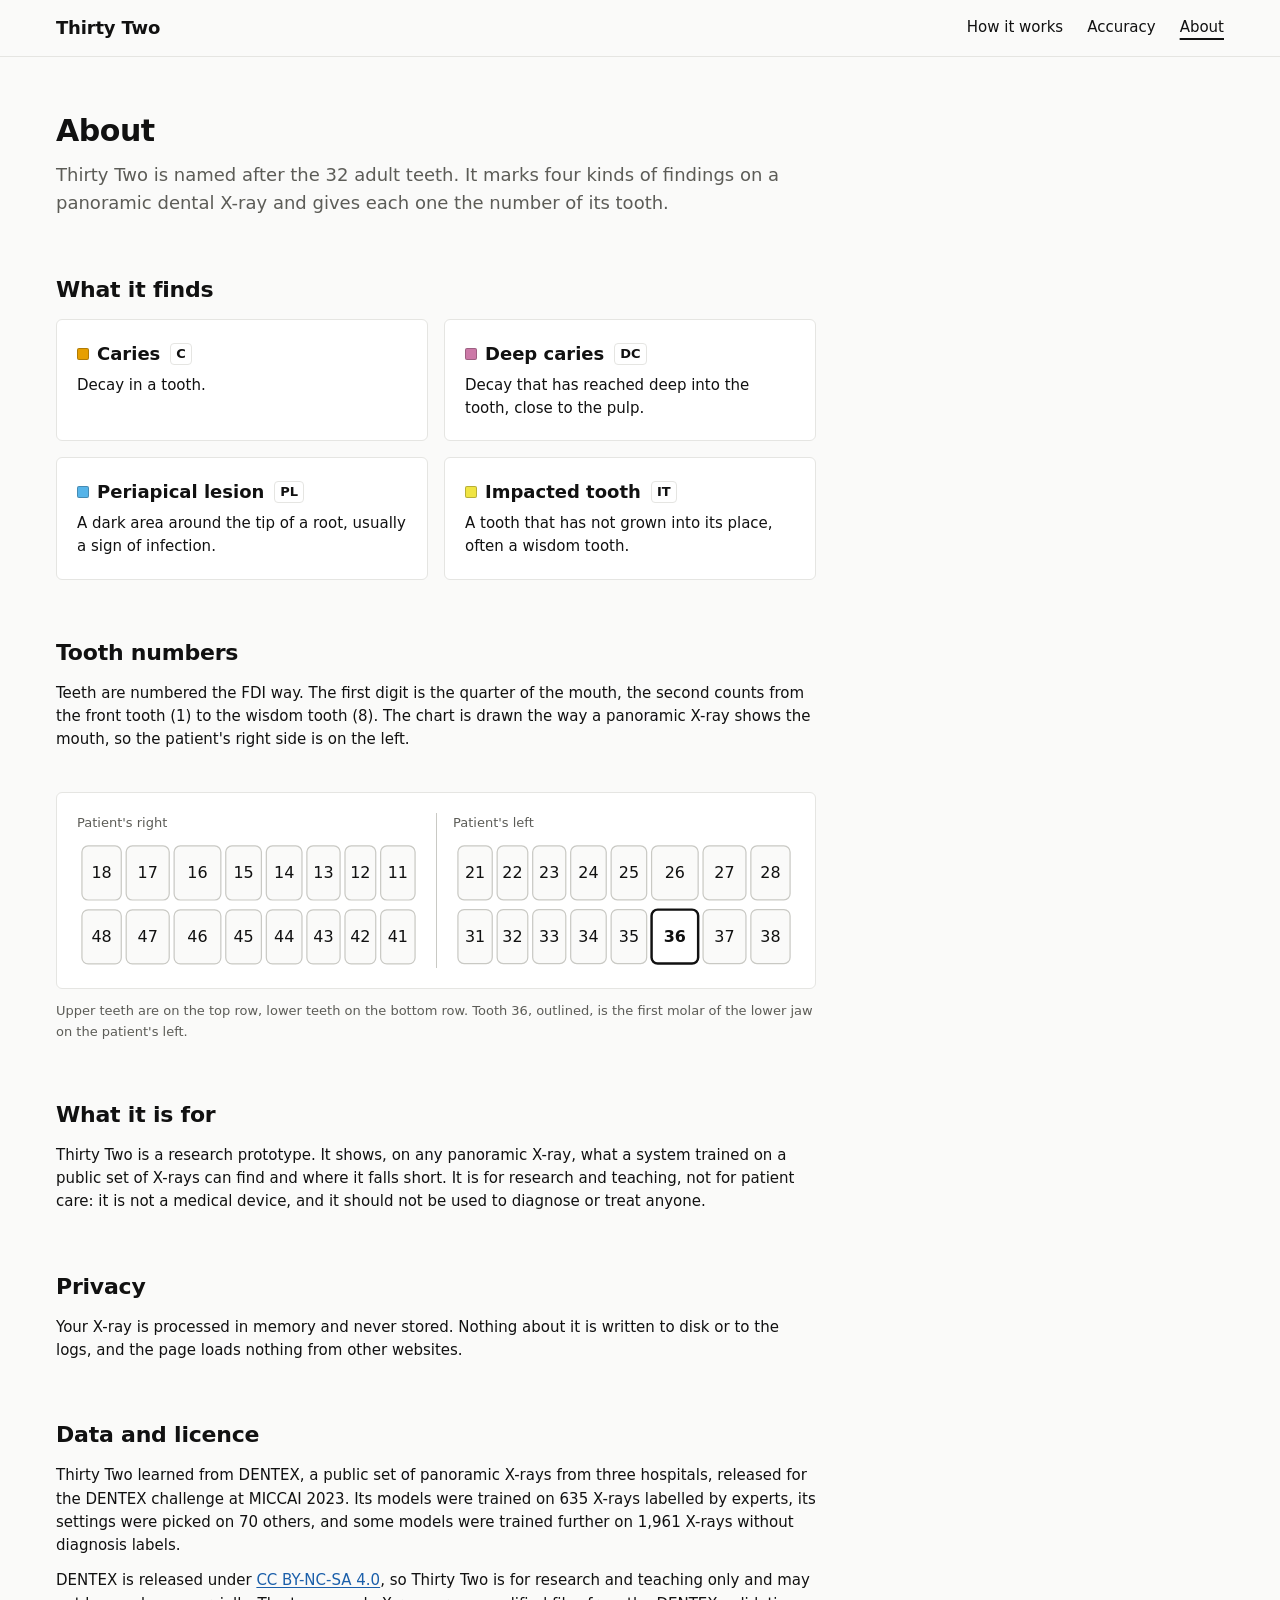
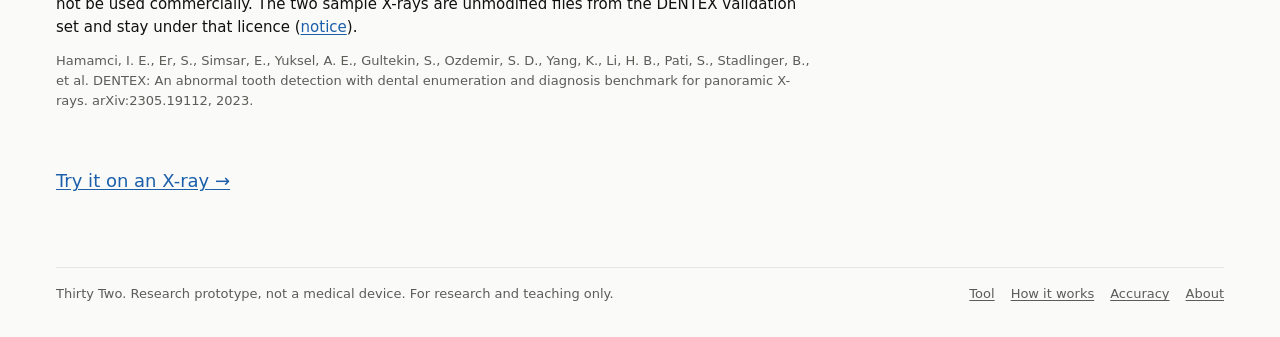
==== thirtytwo/static/about.html @ 12b451ee "Give How it works, Accuracy and About their own pages - /how-it-works, /accuracy and /about are sepa" ====
<!doctype html>
<html lang="en">
<head>
<meta charset="utf-8">
<meta name="viewport" content="width=device-width, initial-scale=1">
<title>About · Thirty Two</title>
<meta name="description" content="What Thirty Two finds on a panoramic X-ray, how teeth are numbered, and the data it learned from.">
<link rel="icon" href="favicon.svg" type="image/svg+xml">
<link rel="stylesheet" href="app.css">
</head>
<body>
<header class="bar">
  <div class="wrap bar-inner">
    <a class="brand" href="/">Thirty Two</a>
    <nav aria-label="Pages">
      <a href="/how-it-works">How it works</a>
      <a href="/accuracy">Accuracy</a>
      <a href="/about" aria-current="page">About</a>
    </nav>
  </div>
</header>

<main class="wrap page">
  <header class="page-head">
    <h1>About</h1>
    <p class="lede">Thirty Two is named after the 32 adult teeth. It marks four kinds of findings on a panoramic
      dental X-ray and gives each one the number of its tooth.</p>
  </header>

  <section class="section">
    <h2>What it finds</h2>
    <ul class="cards two findings">
      <li class="card"><h3><span class="swatch caries"></span>Caries <span class="code">C</span></h3>
        <p>Decay in a tooth.</p></li>
      <li class="card"><h3><span class="swatch deep"></span>Deep caries <span class="code">DC</span></h3>
        <p>Decay that has reached deep into the tooth, close to the pulp.</p></li>
      <li class="card"><h3><span class="swatch peri"></span>Periapical lesion <span class="code">PL</span></h3>
        <p>A dark area around the tip of a root, usually a sign of infection.</p></li>
      <li class="card"><h3><span class="swatch impacted"></span>Impacted tooth <span class="code">IT</span></h3>
        <p>A tooth that has not grown into its place, often a wisdom tooth.</p></li>
    </ul>
  </section>

  <section class="section">
    <h2>Tooth numbers</h2>
    <p>Teeth are numbered the FDI way. The first digit is the quarter of the mouth, the second counts from the front
      tooth (1) to the wisdom tooth (8). The chart is drawn the way a panoramic X-ray shows the mouth, so the
      patient's right side is on the left.</p>
    <figure class="figure fdi" aria-label="Tooth numbers as seen on a panoramic X-ray">
      <div class="half">
        <p class="fine">Patient's right</p>
        <svg viewBox="0 0 279 104" role="img" aria-label="Upper right teeth 18 to 11, lower right teeth 48 to 41">
          <g class="tooth">
            <rect x="4" y="4" width="32" height="44" rx="5"/><rect x="40" y="4" width="35" height="44" rx="5"/>
            <rect x="79" y="4" width="38" height="44" rx="5"/><rect x="121" y="4" width="29" height="44" rx="5"/>
            <rect x="154" y="4" width="29" height="44" rx="5"/><rect x="187" y="4" width="27" height="44" rx="5"/>
            <rect x="218" y="4" width="25" height="44" rx="5"/><rect x="247" y="4" width="28" height="44" rx="5"/>
            <rect x="4" y="56" width="32" height="44" rx="5"/><rect x="40" y="56" width="35" height="44" rx="5"/>
            <rect x="79" y="56" width="38" height="44" rx="5"/><rect x="121" y="56" width="29" height="44" rx="5"/>
            <rect x="154" y="56" width="29" height="44" rx="5"/><rect x="187" y="56" width="27" height="44" rx="5"/>
            <rect x="218" y="56" width="25" height="44" rx="5"/><rect x="247" y="56" width="28" height="44" rx="5"/>
          </g>
          <g class="tooth-no">
            <text x="20" y="26">18</text><text x="57.5" y="26">17</text><text x="98" y="26">16</text><text x="135.5" y="26">15</text>
            <text x="168.5" y="26">14</text><text x="200.5" y="26">13</text><text x="230.5" y="26">12</text><text x="261" y="26">11</text>
            <text x="20" y="78">48</text><text x="57.5" y="78">47</text><text x="98" y="78">46</text><text x="135.5" y="78">45</text>
            <text x="168.5" y="78">44</text><text x="200.5" y="78">43</text><text x="230.5" y="78">42</text><text x="261" y="78">41</text>
          </g>
        </svg>
      </div>
      <div class="half">
        <p class="fine">Patient's left</p>
        <svg viewBox="0 0 279 104" role="img" aria-label="Upper left teeth 21 to 28, lower left teeth 31 to 38">
          <g class="tooth">
            <rect x="4" y="4" width="28" height="44" rx="5"/><rect x="36" y="4" width="25" height="44" rx="5"/>
            <rect x="65" y="4" width="27" height="44" rx="5"/><rect x="96" y="4" width="29" height="44" rx="5"/>
            <rect x="129" y="4" width="29" height="44" rx="5"/><rect x="162" y="4" width="38" height="44" rx="5"/>
            <rect x="204" y="4" width="35" height="44" rx="5"/><rect x="243" y="4" width="32" height="44" rx="5"/>
            <rect x="4" y="56" width="28" height="44" rx="5"/><rect x="36" y="56" width="25" height="44" rx="5"/>
            <rect x="65" y="56" width="27" height="44" rx="5"/><rect x="96" y="56" width="29" height="44" rx="5"/>
            <rect x="129" y="56" width="29" height="44" rx="5"/><rect x="204" y="56" width="35" height="44" rx="5"/>
            <rect x="243" y="56" width="32" height="44" rx="5"/>
          </g>
          <rect x="162" y="56" width="38" height="44" rx="5" class="tooth-hl"/>
          <g class="tooth-no">
            <text x="18" y="26">21</text><text x="48.5" y="26">22</text><text x="78.5" y="26">23</text><text x="110.5" y="26">24</text>
            <text x="143.5" y="26">25</text><text x="181" y="26">26</text><text x="221.5" y="26">27</text><text x="259" y="26">28</text>
            <text x="18" y="78">31</text><text x="48.5" y="78">32</text><text x="78.5" y="78">33</text><text x="110.5" y="78">34</text>
            <text x="143.5" y="78">35</text><text x="181" y="78" class="strong">36</text><text x="221.5" y="78">37</text><text x="259" y="78">38</text>
          </g>
        </svg>
      </div>
    </figure>
    <p class="fine">Upper teeth are on the top row, lower teeth on the bottom row. Tooth 36, outlined, is the first
      molar of the lower jaw on the patient's left.</p>
  </section>

  <section class="section">
    <h2>What it is for</h2>
    <p>Thirty Two is a research prototype. It shows, on any panoramic X-ray, what a system trained on a public set of
      X-rays can find and where it falls short. It is for research and teaching, not for patient care: it is not a
      medical device, and it should not be used to diagnose or treat anyone.</p>
  </section>

  <section class="section">
    <h2>Privacy</h2>
    <p>Your X-ray is processed in memory and never stored. Nothing about it is written to disk or to the logs, and
      the page loads nothing from other websites.</p>
  </section>

  <section class="section">
    <h2>Data and licence</h2>
    <p>Thirty Two learned from DENTEX, a public set of panoramic X-rays from three hospitals, released for the DENTEX
      challenge at MICCAI 2023. Its models were trained on 635 X-rays labelled by experts, its settings were picked
      on 70 others, and some models were trained further on 1,961 X-rays without diagnosis labels.</p>
    <p>DENTEX is released under <a href="https://creativecommons.org/licenses/by-nc-sa/4.0/" rel="noreferrer">CC
      BY-NC-SA 4.0</a>, so Thirty Two is for research and teaching only and may not be used commercially. The two
      sample X-rays are unmodified files from the DENTEX validation set and stay under that licence
      (<a href="samples/LICENSE.txt">notice</a>).</p>
    <p class="cite">Hamamci, I. E., Er, S., Simsar, E., Yuksel, A. E., Gultekin, S., Ozdemir, S. D., Yang, K., Li, H. B.,
      Pati, S., Stadlinger, B., et al. DENTEX: An abnormal tooth detection with dental enumeration and diagnosis
      benchmark for panoramic X-rays. arXiv:2305.19112, 2023.</p>
  </section>

  <p class="next"><a href="/">Try it on an X-ray</a></p>
</main>

<footer class="foot">
  <div class="foot-inner">
    <p>Thirty Two. Research prototype, not a medical device. For research and teaching only.</p>
    <nav aria-label="Footer"><a href="/">Tool</a><a href="/how-it-works">How it works</a><a href="/accuracy">Accuracy</a><a href="/about">About</a></nav>
  </div>
</footer>
</body>
</html>
---- thirtytwo/static/app.css ----
/* Thirty Two. One accent, no shadows, no gradients, radius at most 6px, system fonts, one type scale. */
:root {
  --bg: #FAFAF9;
  --surface: #FFFFFF;
  --text: #111111;
  --muted: #5C5C57;
  --faint: #8A8A84;
  --border: #E5E5E2;
  --line: #C9C9C4;
  --accent: #1B5FAA;           /* links and the main button only; 6.2:1 on --bg */
  --viewer: #0E0F10;
  --on-dark: #FAFAF9;
  --on-dark-muted: #A9A9A3;
  --caries: #E69F00;           /* Okabe-Ito */
  --deep: #CC79A7;
  --peri: #56B4E9;
  --impacted: #F0E442;
  --s: 13px;                   /* type scale */
  --m: 15px;
  --l: 18px;
  --xl: 22px;
  --xxl: 30px;
  --r: 6px;
  --font: system-ui, -apple-system, "Segoe UI", Roboto, "Helvetica Neue", Arial, sans-serif;
}

* { box-sizing: border-box; }
html { -webkit-text-size-adjust: 100%; scroll-behavior: smooth; }
body { margin: 0; background: var(--bg); color: var(--text); font: 400 var(--m)/1.55 var(--font); }
[hidden] { display: none !important; }
a { color: var(--accent); text-underline-offset: 2px; }
a:hover { text-decoration-thickness: 2px; }
:focus-visible { outline: 2px solid var(--accent); outline-offset: 2px; }
.num { font-variant-numeric: tabular-nums; }
.wrap { max-width: 1200px; margin: 0 auto; padding: 0 16px; }
.visually-hidden { position: absolute; width: 1px; height: 1px; overflow: hidden; clip-path: inset(50%); white-space: nowrap; }

/* ---------------------------------------------------------------- top bar and footer */
.bar { border-bottom: 1px solid var(--border); background: var(--bg); }
.bar-inner { display: flex; align-items: center; justify-content: space-between; gap: 16px; min-height: 56px; flex-wrap: wrap; }
.brand { color: var(--text); text-decoration: none; font-weight: 600; font-size: var(--l); letter-spacing: -0.01em; }
.bar nav { display: flex; gap: 24px; flex-wrap: wrap; }
.bar nav a { color: var(--text); text-decoration: none; font-size: var(--m); }
.bar nav a:hover { color: var(--accent); text-decoration: underline; }
.bar nav a[aria-current="page"] { text-decoration: underline; text-decoration-thickness: 2px; text-underline-offset: 6px; }
@media (max-width: 480px) {
  .bar nav { gap: 14px; }
  .bar nav a { font-size: var(--s); }
}
.foot { padding: 0 16px 32px; margin-top: 72px; font-size: var(--s); color: var(--muted); }
.foot-inner { max-width: 1168px; margin: 0 auto; padding-top: 16px; border-top: 1px solid var(--border);
  display: flex; flex-wrap: wrap; justify-content: space-between; gap: 8px 24px; }
.foot p { margin: 0; }
.foot nav { display: flex; flex-wrap: wrap; gap: 16px; }
.foot nav a { color: var(--muted); }

/* ---------------------------------------------------------------- the tool page */
.intro { margin: 40px 0 24px; }
.title { margin: 0; max-width: 32ch; font-size: var(--xl); line-height: 1.3; font-weight: 600; letter-spacing: -0.01em; }
@media (min-width: 900px) { .title { font-size: var(--xxl); } }
.key { list-style: none; display: flex; flex-wrap: wrap; gap: 8px 20px; margin: 16px 0 0; padding: 0; font-size: var(--s); color: var(--muted); }
.key li { display: inline-flex; align-items: center; gap: 6px; }
.code { display: inline-block; padding: 0 5px; border: 1px solid var(--border); border-radius: 4px; background: var(--surface);
  color: var(--text); font-size: var(--s); font-weight: 600; line-height: 1.5; }
.swatch { display: inline-block; width: 12px; height: 12px; border-radius: 2px; border: 1px solid rgba(17, 17, 17, 0.25); flex: none; }
.swatch.caries, .bar.caries { background: var(--caries); }
.swatch.deep, .bar.deep { background: var(--deep); }
.swatch.peri, .bar.peri { background: var(--peri); }
.swatch.impacted, .bar.impacted { background: var(--impacted); }

/* buttons */
button { font: inherit; color: inherit; cursor: pointer; }
.outline, .primary {
  display: inline-flex; align-items: center; gap: 8px; min-height: 36px; padding: 6px 14px;
  border-radius: var(--r); font-size: var(--m);
}
.outline { background: var(--surface); border: 1px solid var(--line); color: var(--text); }
.outline:hover { border-color: var(--text); }
.primary { background: var(--accent); border: 1px solid var(--accent); color: #fff; }
.small { min-height: 32px; padding: 4px 10px; font-size: var(--s); }
.link { background: none; border: 0; padding: 0; color: var(--accent); text-decoration: underline; text-underline-offset: 2px; }
button:disabled, input:disabled { cursor: not-allowed; opacity: 0.5; }
.icon { width: 18px; height: 18px; flex: none; fill: none; stroke: currentColor; stroke-width: 1.6; stroke-linecap: round; stroke-linejoin: round; }

/* drop zone */
.drop {
  border: 1px dashed #BDBDB7; border-radius: var(--r); background: var(--surface);
  padding: 48px 16px 40px; text-align: center;
}
.drop.over { border-color: var(--accent); border-style: solid; }
.drop-icon { display: inline-grid; place-items: center; width: 48px; height: 48px; border: 1px solid var(--border);
  border-radius: var(--r); color: var(--muted); background: var(--bg); }
.drop-icon .icon { width: 24px; height: 24px; }
.drop-title { margin: 16px 0 4px; font-size: var(--l); }
.hint { margin: 0; color: var(--muted); font-size: var(--s); }
.samples { margin: 20px 0 0; display: flex; gap: 8px; justify-content: center; flex-wrap: wrap; }
.privacy { margin: 20px 0 0; font-size: var(--s); color: var(--muted); }
.message { margin: 12px 0 0; padding: 10px 12px; border: 1px solid var(--border); border-radius: var(--r); background: var(--surface); }

/* loading */
.progress { padding: 32px 0; }
.progress-line { height: 2px; background: var(--border); border-radius: 1px; overflow: hidden; }
.progress-fill { height: 100%; width: 0; background: var(--accent); }
.progress-line.inline { margin-top: 12px; }
.progress-text { margin: 12px 0 0; color: var(--muted); }
.warning { margin-top: 16px; padding: 16px; border: 1px solid var(--border); border-radius: var(--r); background: var(--surface); }
.warning p { margin: 0 0 12px; }

/* results */
.results { display: grid; gap: 24px; margin-top: 4px; }
@media (min-width: 900px) {
  .results { grid-template-columns: minmax(0, 1fr) 320px; align-items: start; }
}
.viewer-col { min-width: 0; }
.viewer {
  position: relative; overflow: hidden; width: 100%; aspect-ratio: 4 / 3; background: var(--viewer);
  border-radius: var(--r); touch-action: none; cursor: grab; user-select: none; -webkit-user-select: none;
}
@media (min-width: 900px) { .viewer { aspect-ratio: auto; height: min(68vh, 620px); } }
.viewer.dragging { cursor: grabbing; }
.viewer img { position: absolute; left: 0; top: 0; transform-origin: 0 0; max-width: none; pointer-events: none; }
.viewer canvas { position: absolute; inset: 0; width: 100%; height: 100%; pointer-events: none; }
.viewer-tools { display: flex; flex-wrap: wrap; align-items: center; gap: 12px 20px; margin-top: 12px; font-size: var(--s); }
.range { display: inline-flex; align-items: center; gap: 8px; }
.range input { width: 110px; }
.check { display: inline-flex; align-items: center; gap: 6px; }
input[type="range"] { accent-color: var(--accent); }
input[type="checkbox"], input[type="radio"] { accent-color: var(--accent); width: 16px; height: 16px; margin: 0; }
.disclaimer { margin: 12px 0 0; font-size: var(--s); color: var(--muted); }

.panel { background: var(--surface); border: 1px solid var(--border); border-radius: var(--r); padding: 16px; min-width: 0; }
.summary { margin: 0 0 12px; font-size: var(--l); font-weight: 600; }
.group { margin: 0 0 12px; }
.group h3 { display: flex; align-items: center; gap: 8px; margin: 0 0 4px; font-size: var(--s); font-weight: 600; color: var(--muted); }
.group ul { list-style: none; margin: 0; padding: 0; }
.row {
  display: grid; grid-template-columns: 12px minmax(0, 1fr) auto auto; align-items: center; gap: 10px;
  width: 100%; padding: 6px 8px; border: 1px solid transparent; border-radius: var(--r);
  background: none; text-align: left; font-size: var(--m);
}
.row:hover, .row.on { border-color: var(--border); background: var(--bg); }
.row .tooth { color: var(--muted); font-size: var(--s); }
.row .pct { min-width: 3.2em; text-align: right; }
.empty { margin: 0 0 12px; color: var(--muted); }

.block { margin: 16px 0 0; padding: 16px 0 0; border: 0; border-top: 1px solid var(--border); min-width: 0; }
fieldset.block { padding-left: 0; padding-right: 0; padding-bottom: 0; margin-left: 0; margin-right: 0; }
legend, .legend { display: flex; justify-content: space-between; width: 100%; padding: 0; margin: 0 0 8px; font-size: var(--s); font-weight: 600; color: var(--muted); }
fieldset.block > legend { float: left; }          /* a legend that behaves like a heading, under the divider */
fieldset.block > legend + * { clear: both; }
.toggles { display: grid; gap: 6px; font-size: var(--s); }
.toggles label { display: inline-flex; align-items: center; gap: 6px; white-space: nowrap; }
.block input[type="range"] { width: 100%; }
.scale { display: flex; justify-content: space-between; font-size: var(--s); color: var(--muted); }
.modes { display: flex; gap: 20px; flex-wrap: wrap; }
.modes label { display: inline-flex; align-items: center; gap: 6px; }
.time { color: var(--muted); font-size: var(--s); }
.block .hint { margin-top: 6px; }
.downloads { display: grid; gap: 8px; }
.downloads .outline { justify-content: center; }
.panel > .link { margin-top: 16px; font-size: var(--s); }

/* ---------------------------------------------------------------- the text pages */
.page-head { max-width: 760px; margin: 56px 0 8px; }
.page-head h1 { margin: 0 0 12px; font-size: var(--xxl); line-height: 1.2; font-weight: 600; letter-spacing: -0.015em; }
.lede { margin: 0; font-size: var(--l); line-height: 1.55; color: var(--muted); }
.section { max-width: 760px; margin: 56px 0 0; }
.section > h2 { margin: 0 0 12px; font-size: var(--xl); font-weight: 600; letter-spacing: -0.01em; }
.section p { margin: 0 0 12px; }
.fine { font-size: var(--s); color: var(--muted); }
.cards + .fine, .figure + .fine { margin-top: 12px; }
.next { margin: 56px 0 0; font-size: var(--l); }
.next a::after { content: " \2192"; }
.list { margin: 0; padding-left: 20px; }
.list li { margin: 6px 0; }
.cite { font-size: var(--s); color: var(--muted); overflow-wrap: anywhere; }

.cards { list-style: none; margin: 0; padding: 0; display: grid; gap: 16px; }
@media (min-width: 720px) { .cards.two, .cards.steps { grid-template-columns: 1fr 1fr; } }
@media (min-width: 1100px) { .cards.steps { grid-template-columns: repeat(4, 1fr); } }
.cards.steps { margin-top: 32px; }
.card { background: var(--surface); border: 1px solid var(--border); border-radius: var(--r); padding: 20px; min-width: 0; }
.card h2, .card h3 { display: flex; align-items: center; gap: 8px; margin: 0 0 6px; font-size: var(--l); font-weight: 600; }
.card p { margin: 0 0 8px; }
.card p:last-child { margin-bottom: 0; }
.steps .card h2 { margin-top: 14px; }
.step-no { display: inline-grid; place-items: center; width: 28px; height: 28px; border: 1px solid var(--border);
  border-radius: var(--r); background: var(--bg); font-size: var(--s); font-weight: 600; color: var(--muted); }
.callout { max-width: 760px; margin: 24px 0 0; padding: 16px 20px; background: var(--surface); border: 1px solid var(--border); border-radius: var(--r); }
.facts { margin: 14px 0 0; }
.facts div { display: flex; justify-content: space-between; gap: 16px; padding: 6px 0; border-top: 1px solid var(--border); font-size: var(--s); }
.facts dt { color: var(--muted); }
.facts dd { margin: 0; font-weight: 600; }

/* figures */
.figure { max-width: 760px; margin: 40px 0 0; padding: 24px; background: var(--surface); border: 1px solid var(--border); border-radius: var(--r); }
.figure figcaption { margin: 0 0 16px; }
.figure figcaption h2 { margin: 0 0 2px; font-size: var(--l); font-weight: 600; }
.figure figcaption .fine { margin: 0; }
.figure.dark { background: var(--viewer); border-color: var(--viewer); color: var(--on-dark); }
.figure.dark .fine { color: var(--on-dark-muted); }
.diagram-figure { padding: 20px; }
.diagram { display: block; width: 100%; height: auto; }
.diagram .frame rect { fill: var(--bg); stroke: var(--border); }
.diagram .ink, .diagram .ink rect, .diagram .ink path { fill: none; stroke: var(--faint); stroke-width: 1.4; }
.diagram .soft, .diagram .soft rect { fill: none; stroke: var(--line); stroke-width: 1; }
.diagram .strong { stroke: var(--text); stroke-width: 2; }
.diagram .arrow path { fill: none; stroke: var(--faint); stroke-width: 1.4; stroke-linecap: round; stroke-linejoin: round; }
.diagram .tag-c { fill: var(--caries); }
.diagram .tag-text { font: 600 9px var(--font); fill: var(--text); text-anchor: middle; }
.diagram .box-c { fill: none; stroke: var(--caries); stroke-width: 1.6; }
.diagram .box-it { fill: none; stroke: #C7BA1E; stroke-width: 1.6; }
.diagram .step text { font: 400 15px var(--font); fill: var(--muted); text-anchor: middle; }

/* bar figures: the table is the chart and its own table view; bars start at the 0 line, value at the tip */
.barchart { width: 100%; border-collapse: collapse; }
.barchart th { width: 1%; padding: 10px 16px 10px 0; text-align: left; font-weight: 400; white-space: nowrap; }
.barchart th .swatch { margin-right: 8px; vertical-align: -1px; }
.barchart td { padding: 10px 0; border-left: 1px solid var(--line); white-space: nowrap; }
.barchart tr + tr th, .barchart tr + tr td { border-top: 1px solid var(--border); }
.barchart .bar { display: inline-block; height: 12px; border-radius: 0 4px 4px 0; background: #B5B5AF; vertical-align: middle; }
.barchart .em th { font-weight: 600; }
.barchart .em .bar { background: var(--text); }
.barchart .bar.caries { background: var(--caries); }
.barchart .bar.deep { background: var(--deep); }
.barchart .bar.peri { background: var(--peri); }
.barchart .bar.impacted { background: var(--impacted); }
.barchart .val { margin-left: 8px; vertical-align: middle; font-variant-numeric: tabular-nums; }
.dark .barchart td { border-left-color: #3A3B3E; }
.dark .barchart tr + tr th, .dark .barchart tr + tr td { border-top-color: #232427; }
.w-48-8 { width: 48.8%; } .w-48-1 { width: 48.1%; } .w-38-0 { width: 38%; }
.w-41-6 { width: 41.6%; } .w-56-1 { width: 56.1%; } .w-37-7 { width: 37.7%; } .w-59-6 { width: 59.6%; }
.note { margin: 16px 0 0; font-size: var(--s); color: var(--muted); }

/* the tooth number chart */
.fdi { display: grid; gap: 20px; padding: 20px; }
@media (min-width: 720px) {
  .fdi { grid-template-columns: 1fr 1fr; gap: 0; }
  .fdi .half:first-child { padding-right: 16px; }
  .fdi .half + .half { padding-left: 16px; border-left: 1px solid var(--line); }
}
.fdi .fine { margin: 0 0 8px; }
.fdi svg { display: block; width: 100%; height: auto; }
.tooth rect { fill: var(--bg); stroke: var(--line); stroke-width: 1; }
.tooth-hl { fill: var(--surface); stroke: var(--text); stroke-width: 2; }
.tooth-no text { font: 500 13px var(--font); fill: var(--text); text-anchor: middle; dominant-baseline: central; }
.tooth-no .strong { font-weight: 700; }
.findings h3 .code { margin-left: 2px; }
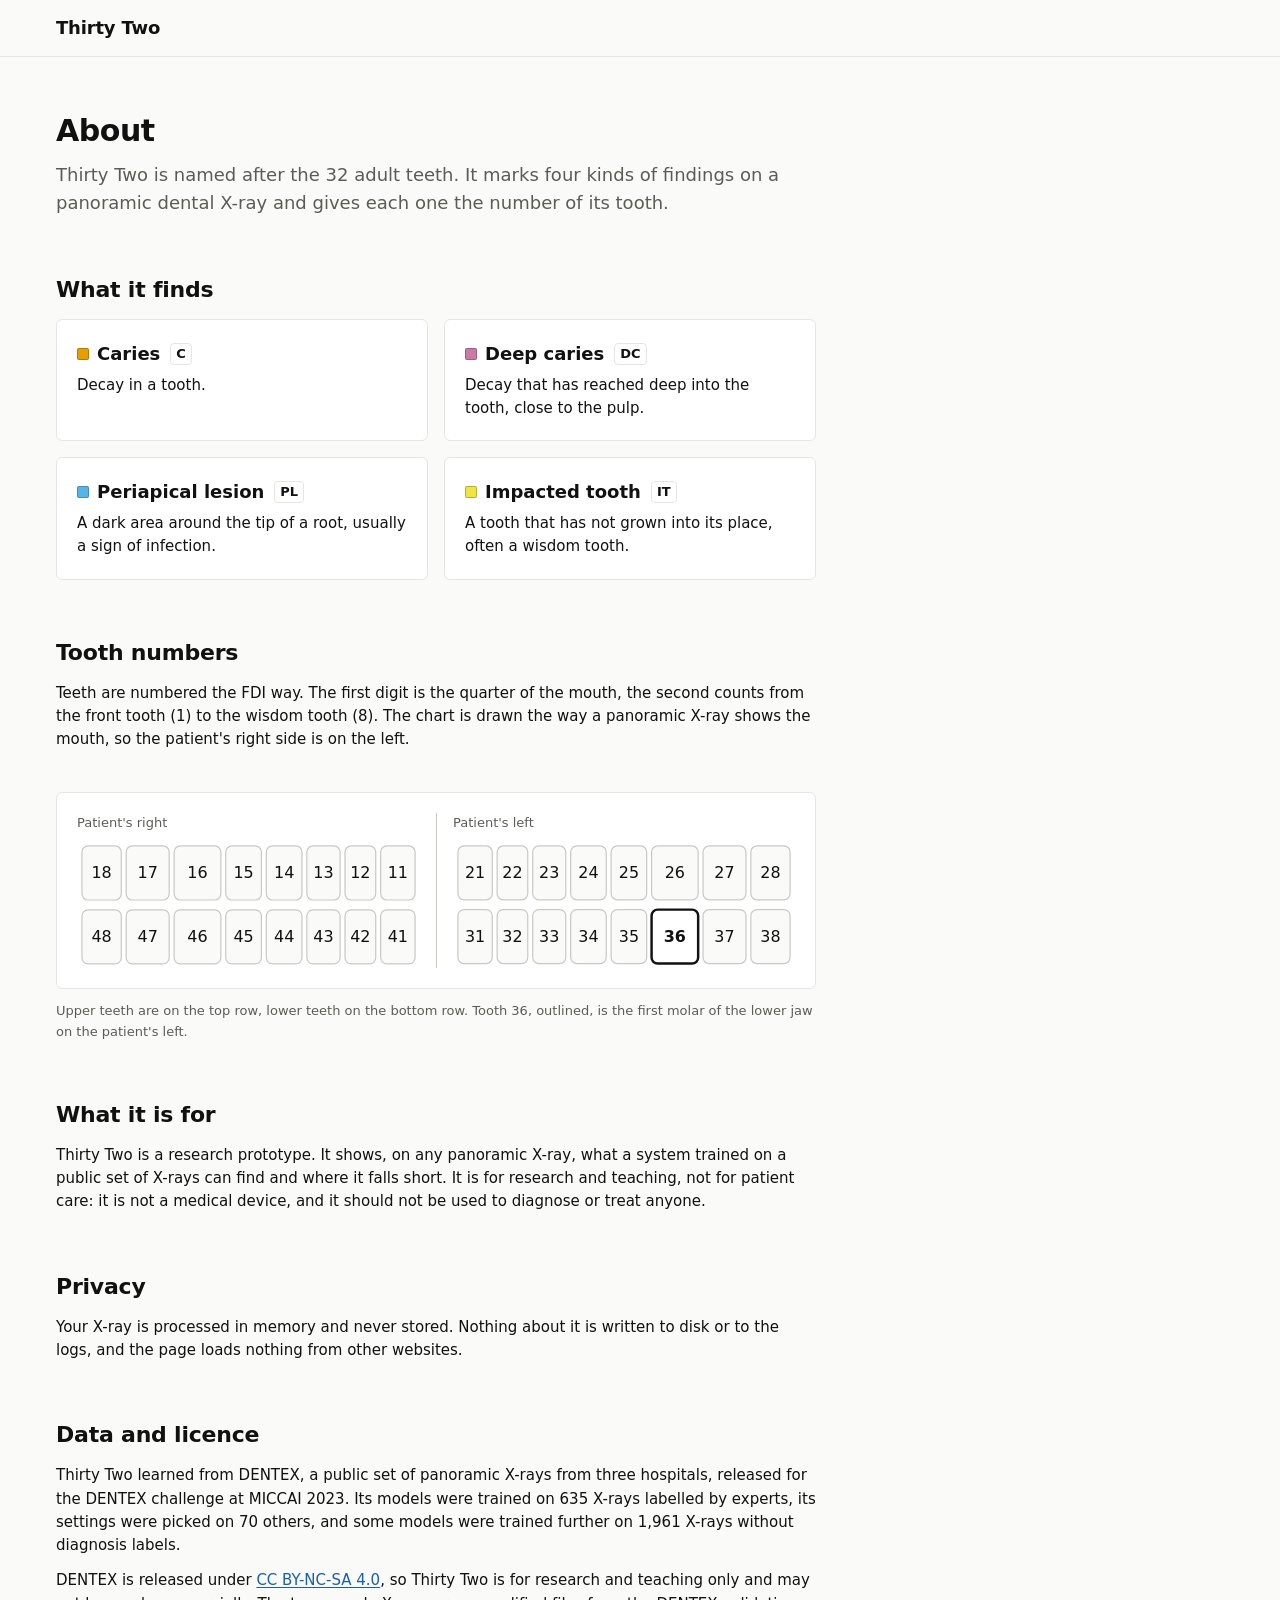
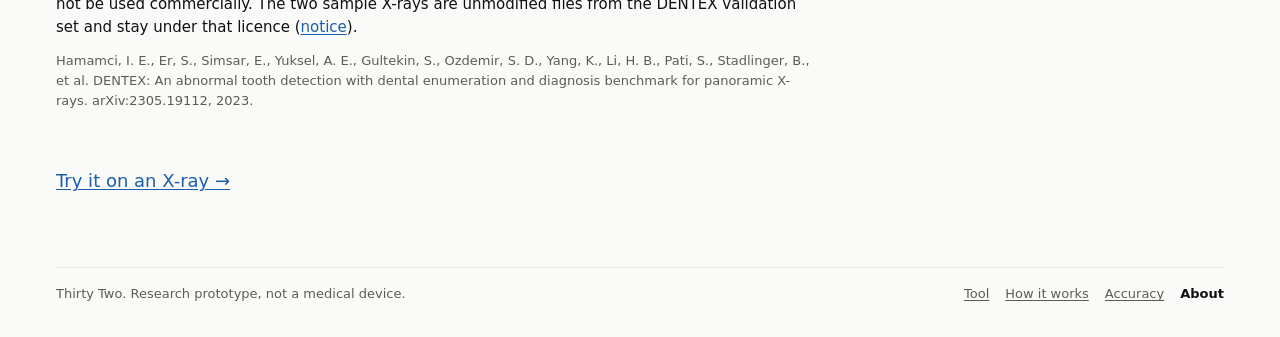
==== commit 1a4a6b2e: "Trim the top bar and footer; one source for the expected times - top bar: the name only; the page li" ====
--- a/thirtytwo/static/about.html
+++ b/thirtytwo/static/about.html
@@ -12,11 +12,6 @@
 <header class="bar">
   <div class="wrap bar-inner">
     <a class="brand" href="/">Thirty Two</a>
-    <nav aria-label="Pages">
-      <a href="/how-it-works">How it works</a>
-      <a href="/accuracy">Accuracy</a>
-      <a href="/about" aria-current="page">About</a>
-    </nav>
   </div>
 </header>
 
@@ -127,8 +122,8 @@
 
 <footer class="foot">
   <div class="foot-inner">
-    <p>Thirty Two. Research prototype, not a medical device. For research and teaching only.</p>
-    <nav aria-label="Footer"><a href="/">Tool</a><a href="/how-it-works">How it works</a><a href="/accuracy">Accuracy</a><a href="/about">About</a></nav>
+    <p>Thirty Two. Research prototype, not a medical device.</p>
+    <nav aria-label="Pages"><a href="/">Tool</a><a href="/how-it-works">How it works</a><a href="/accuracy">Accuracy</a><a href="/about" aria-current="page">About</a></nav>
   </div>
 </footer>
 </body>
--- a/thirtytwo/static/app.css
+++ b/thirtytwo/static/app.css
@@ -39,20 +39,13 @@
 .bar { border-bottom: 1px solid var(--border); background: var(--bg); }
 .bar-inner { display: flex; align-items: center; justify-content: space-between; gap: 16px; min-height: 56px; flex-wrap: wrap; }
 .brand { color: var(--text); text-decoration: none; font-weight: 600; font-size: var(--l); letter-spacing: -0.01em; }
-.bar nav { display: flex; gap: 24px; flex-wrap: wrap; }
-.bar nav a { color: var(--text); text-decoration: none; font-size: var(--m); }
-.bar nav a:hover { color: var(--accent); text-decoration: underline; }
-.bar nav a[aria-current="page"] { text-decoration: underline; text-decoration-thickness: 2px; text-underline-offset: 6px; }
-@media (max-width: 480px) {
-  .bar nav { gap: 14px; }
-  .bar nav a { font-size: var(--s); }
-}
 .foot { padding: 0 16px 32px; margin-top: 72px; font-size: var(--s); color: var(--muted); }
 .foot-inner { max-width: 1168px; margin: 0 auto; padding-top: 16px; border-top: 1px solid var(--border);
   display: flex; flex-wrap: wrap; justify-content: space-between; gap: 8px 24px; }
 .foot p { margin: 0; }
 .foot nav { display: flex; flex-wrap: wrap; gap: 16px; }
 .foot nav a { color: var(--muted); }
+.foot nav a[aria-current="page"] { color: var(--text); font-weight: 600; text-decoration: none; }
 
 /* ---------------------------------------------------------------- the tool page */
 .intro { margin: 40px 0 24px; }
@@ -186,7 +179,6 @@
 .steps .card h2 { margin-top: 14px; }
 .step-no { display: inline-grid; place-items: center; width: 28px; height: 28px; border: 1px solid var(--border);
   border-radius: var(--r); background: var(--bg); font-size: var(--s); font-weight: 600; color: var(--muted); }
-.callout { max-width: 760px; margin: 24px 0 0; padding: 16px 20px; background: var(--surface); border: 1px solid var(--border); border-radius: var(--r); }
 .facts { margin: 14px 0 0; }
 .facts div { display: flex; justify-content: space-between; gap: 16px; padding: 6px 0; border-top: 1px solid var(--border); font-size: var(--s); }
 .facts dt { color: var(--muted); }
